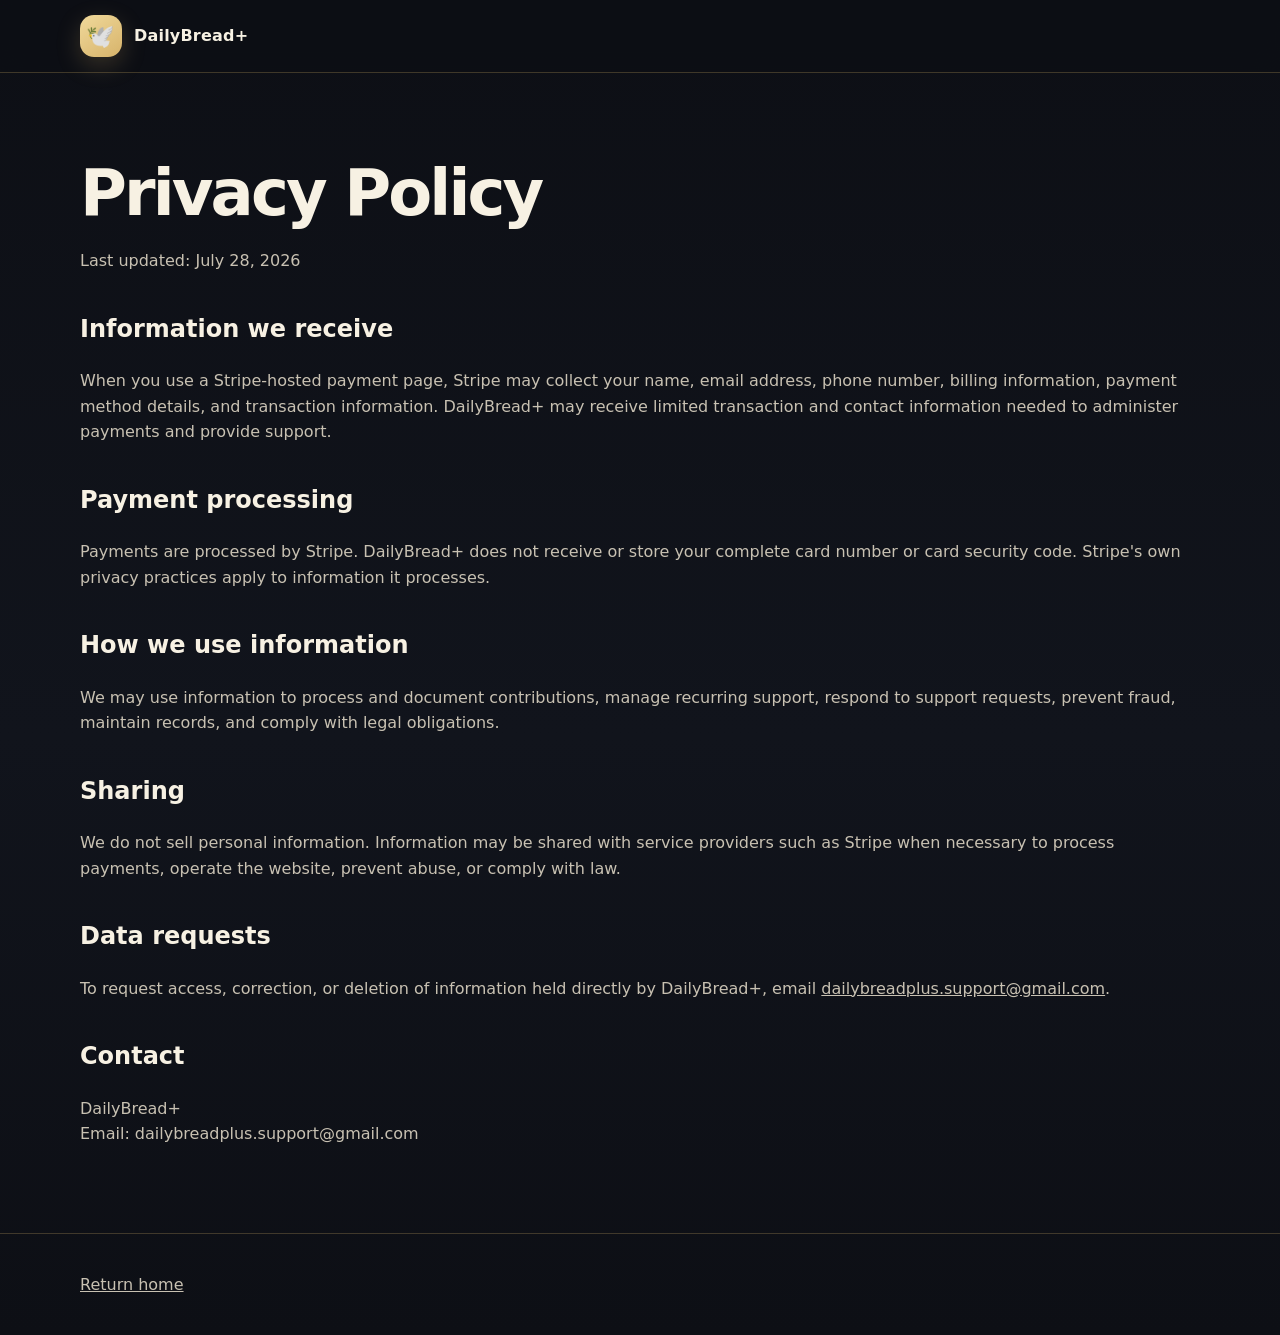
==== privacy.html @ 54a53c78 "new" ====
<!doctype html><html lang="en"><head><meta charset="utf-8"><meta name="viewport" content="width=device-width,initial-scale=1"><title>Privacy Policy | DailyBread+</title><link rel="stylesheet" href="styles.css"></head><body><header class="nav"><div class="container nav-inner"><a class="brand" href="index.html"><span class="brand-mark">🕊️</span><span>DailyBread+</span></a></div></header><main class="legal"><div class="container"><h1>Privacy Policy</h1><p>Last updated: July 28, 2026</p><h2>Information we receive</h2><p>When you use a Stripe-hosted payment page, Stripe may collect your name, email address, phone number, billing information, payment method details, and transaction information. DailyBread+ may receive limited transaction and contact information needed to administer payments and provide support.</p><h2>Payment processing</h2><p>Payments are processed by Stripe. DailyBread+ does not receive or store your complete card number or card security code. Stripe's own privacy practices apply to information it processes.</p><h2>How we use information</h2><p>We may use information to process and document contributions, manage recurring support, respond to support requests, prevent fraud, maintain records, and comply with legal obligations.</p><h2>Sharing</h2><p>We do not sell personal information. Information may be shared with service providers such as Stripe when necessary to process payments, operate the website, prevent abuse, or comply with law.</p><h2>Data requests</h2><p>To request access, correction, or deletion of information held directly by DailyBread+, email <a href="mailto:dailybreadplus.support@gmail.com">dailybreadplus.support@gmail.com</a>.</p><h2>Contact</h2><p>DailyBread+<br>Email: dailybreadplus.support@gmail.com</p></div></main><footer class="footer"><div class="container footer-inner"><a href="index.html">Return home</a></div></footer></body></html>
---- styles.css ----
:root{
  --bg:#0f1117;
  --panel:#171a23;
  --panel2:#202532;
  --text:#f7f1e3;
  --muted:#c8c1b2;
  --gold:#d7b36a;
  --gold2:#f0d99b;
  --line:rgba(215,179,106,.25);
  --danger:#ffb4a2;
  --shadow:0 18px 50px rgba(0,0,0,.28);
}
*{box-sizing:border-box}
html{scroll-behavior:smooth}
body{margin:0;font-family:Inter,ui-sans-serif,system-ui,-apple-system,BlinkMacSystemFont,"Segoe UI",sans-serif;background:linear-gradient(180deg,#0d0f15 0%,#11141c 55%,#0d0f15 100%);color:var(--text);line-height:1.6}
a{color:inherit}
.container{width:min(1120px,calc(100% - 32px));margin:auto}
.nav{position:sticky;top:0;z-index:20;background:rgba(13,15,21,.88);backdrop-filter:blur(14px);border-bottom:1px solid var(--line)}
.nav-inner{display:flex;align-items:center;justify-content:space-between;min-height:72px;gap:20px}
.brand{display:flex;align-items:center;gap:12px;text-decoration:none;font-weight:800;letter-spacing:.2px}
.brand-mark{width:42px;height:42px;border-radius:14px;display:grid;place-items:center;background:linear-gradient(145deg,var(--gold2),var(--gold));color:#3a2d13;font-size:23px;box-shadow:0 8px 24px rgba(215,179,106,.22)}
.nav-links{display:flex;gap:20px;align-items:center}
.nav-links a{text-decoration:none;color:var(--muted);font-size:.95rem}
.nav-links a:hover{color:var(--text)}
.btn{display:inline-flex;align-items:center;justify-content:center;gap:9px;padding:13px 20px;border-radius:14px;text-decoration:none;font-weight:800;border:1px solid transparent;transition:.2s transform,.2s background,.2s border-color}
.btn:hover{transform:translateY(-2px)}
.btn-primary{background:linear-gradient(135deg,var(--gold2),var(--gold));color:#2c230f;box-shadow:0 12px 30px rgba(215,179,106,.2)}
.btn-secondary{background:rgba(255,255,255,.04);border-color:var(--line);color:var(--text)}
.hero{padding:92px 0 74px;position:relative;overflow:hidden}
.hero:before{content:"";position:absolute;inset:-30% auto auto 50%;transform:translateX(-50%);width:760px;height:760px;border-radius:50%;background:radial-gradient(circle,rgba(215,179,106,.15),transparent 65%);pointer-events:none}
.hero-grid{display:grid;grid-template-columns:1.2fr .8fr;gap:48px;align-items:center;position:relative}
.eyebrow{display:inline-flex;align-items:center;gap:8px;color:var(--gold2);font-weight:800;font-size:.92rem;text-transform:uppercase;letter-spacing:.12em}
h1{font-size:clamp(2.6rem,6vw,5.6rem);line-height:1.02;margin:18px 0 22px;letter-spacing:-.045em}
.lead{font-size:clamp(1.06rem,2vw,1.28rem);color:var(--muted);max-width:760px}
.hero-actions{display:flex;flex-wrap:wrap;gap:14px;margin-top:30px}
.hero-card{background:linear-gradient(180deg,rgba(255,255,255,.06),rgba(255,255,255,.03));border:1px solid var(--line);border-radius:28px;padding:30px;box-shadow:var(--shadow)}
.hero-card .big{font-size:3rem;font-weight:900;color:var(--gold2)}
.hero-card p{color:var(--muted);margin-bottom:0}
.section{padding:78px 0}
.section h2{font-size:clamp(2rem,4vw,3.2rem);margin:0 0 14px;letter-spacing:-.03em}
.section-intro{color:var(--muted);max-width:760px;margin-bottom:34px}
.grid-3{display:grid;grid-template-columns:repeat(3,1fr);gap:20px}
.card{background:linear-gradient(180deg,var(--panel),var(--panel2));border:1px solid var(--line);border-radius:22px;padding:26px;box-shadow:var(--shadow)}
.card h3{margin-top:8px;margin-bottom:8px}
.card p{color:var(--muted)}
.icon{font-size:2rem}
.notice{border:1px solid rgba(215,179,106,.4);background:rgba(215,179,106,.08);border-radius:18px;padding:18px 20px;color:#f4e7c5}
.split{display:grid;grid-template-columns:1fr 1fr;gap:24px}
.support-grid{display:grid;grid-template-columns:repeat(4,1fr);gap:18px}
.price-card{position:relative;background:linear-gradient(180deg,#181c26,#11141c);border:1px solid var(--line);border-radius:22px;padding:24px;display:flex;flex-direction:column;min-height:310px}
.price-card.featured{border-color:var(--gold);box-shadow:0 0 0 1px rgba(215,179,106,.15),var(--shadow)}
.badge{position:absolute;top:14px;right:14px;padding:5px 9px;border-radius:999px;background:rgba(215,179,106,.12);color:var(--gold2);font-size:.75rem;font-weight:800}
.price{font-size:2.25rem;font-weight:900;margin:10px 0 0;color:var(--gold2)}
.period{color:var(--muted);font-size:.95rem}
.price-card p{color:var(--muted);flex:1}
.disclosure{font-size:.95rem;color:var(--muted);border-left:3px solid var(--gold);padding-left:16px}
.footer{border-top:1px solid var(--line);padding:38px 0;color:var(--muted)}
.footer-inner{display:flex;justify-content:space-between;gap:24px;flex-wrap:wrap}
.footer-links{display:flex;gap:16px;flex-wrap:wrap}
.legal{padding:70px 0}.legal h1{font-size:clamp(2.2rem,5vw,4rem)}.legal h2{margin-top:36px}.legal p,.legal li{color:var(--muted)}
.small{font-size:.9rem;color:var(--muted)}
@media (max-width:920px){.hero-grid,.split{grid-template-columns:1fr}.support-grid{grid-template-columns:repeat(2,1fr)}.grid-3{grid-template-columns:1fr}.nav-links a:not(.btn){display:none}}
@media (max-width:620px){.support-grid{grid-template-columns:1fr}.hero{padding-top:64px}.hero-actions{flex-direction:column}.btn{width:100%}.nav-inner{min-height:64px}.hero-card{padding:22px}}
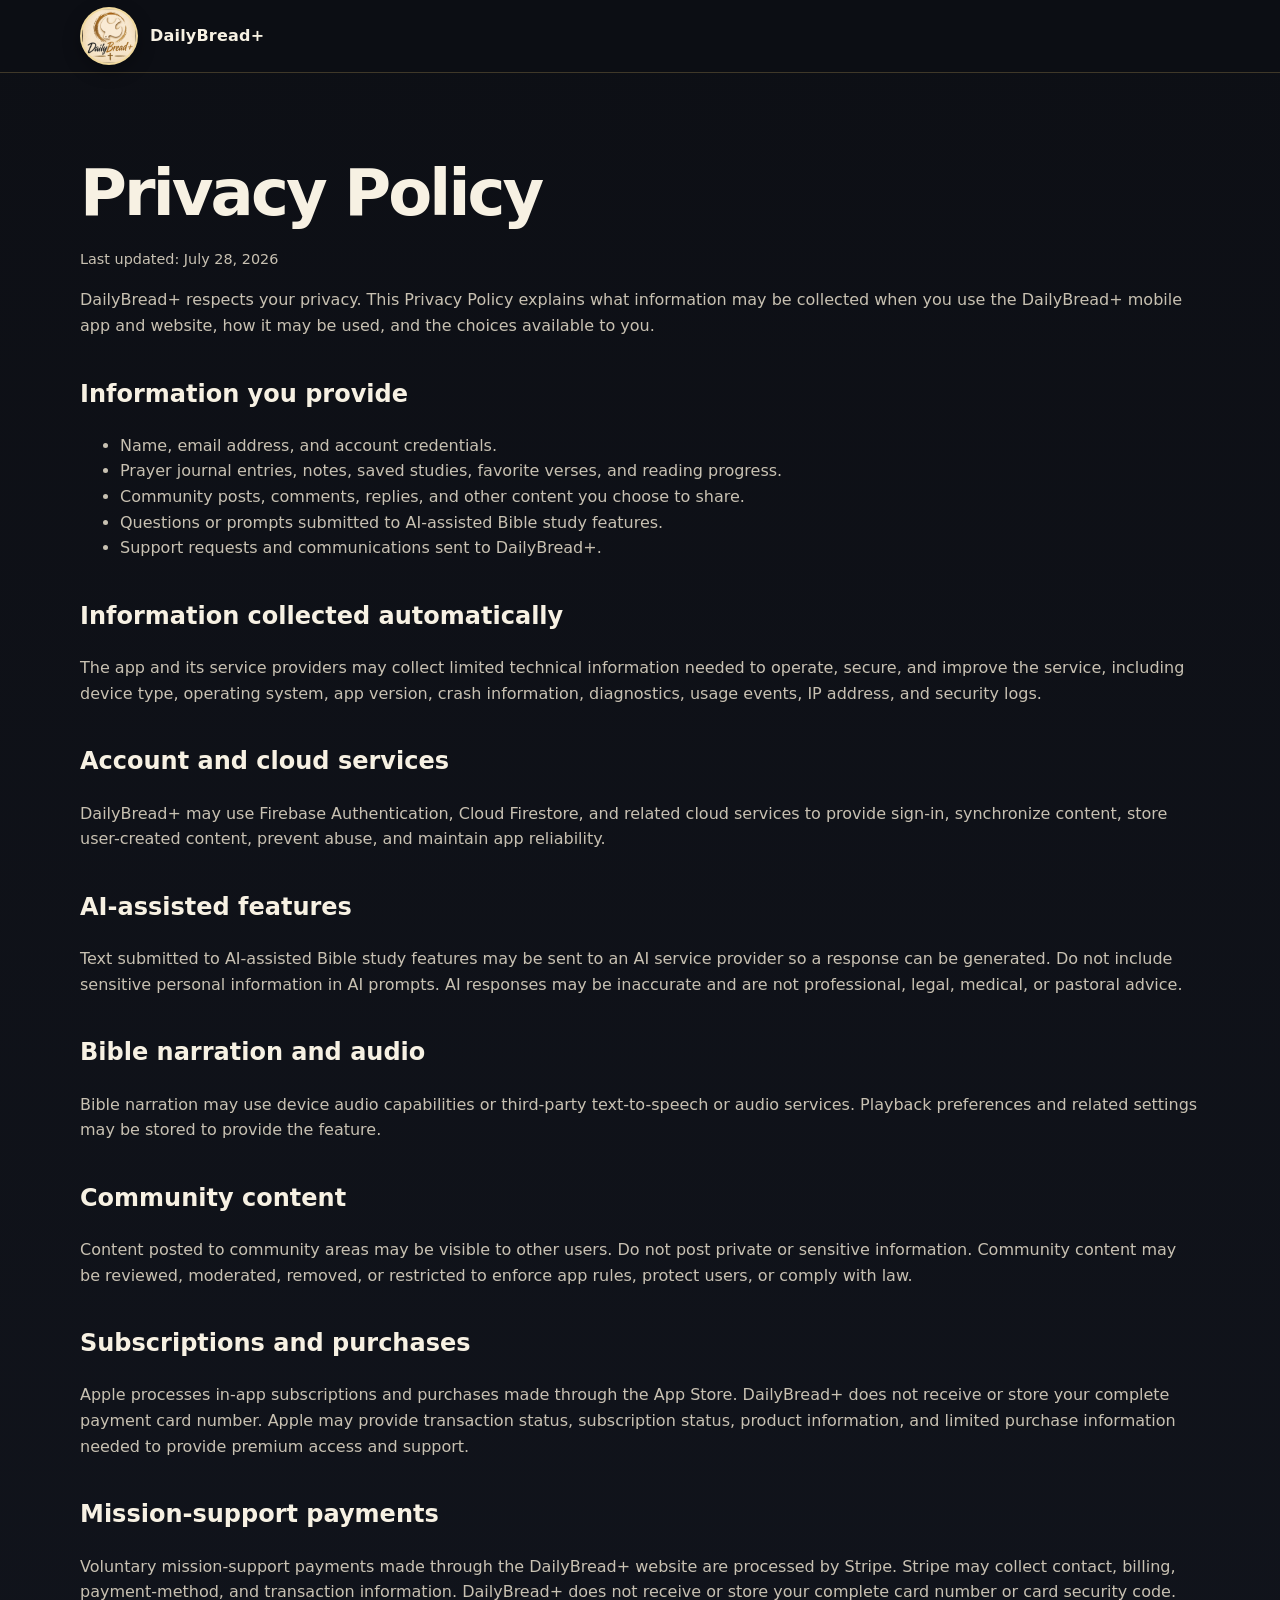
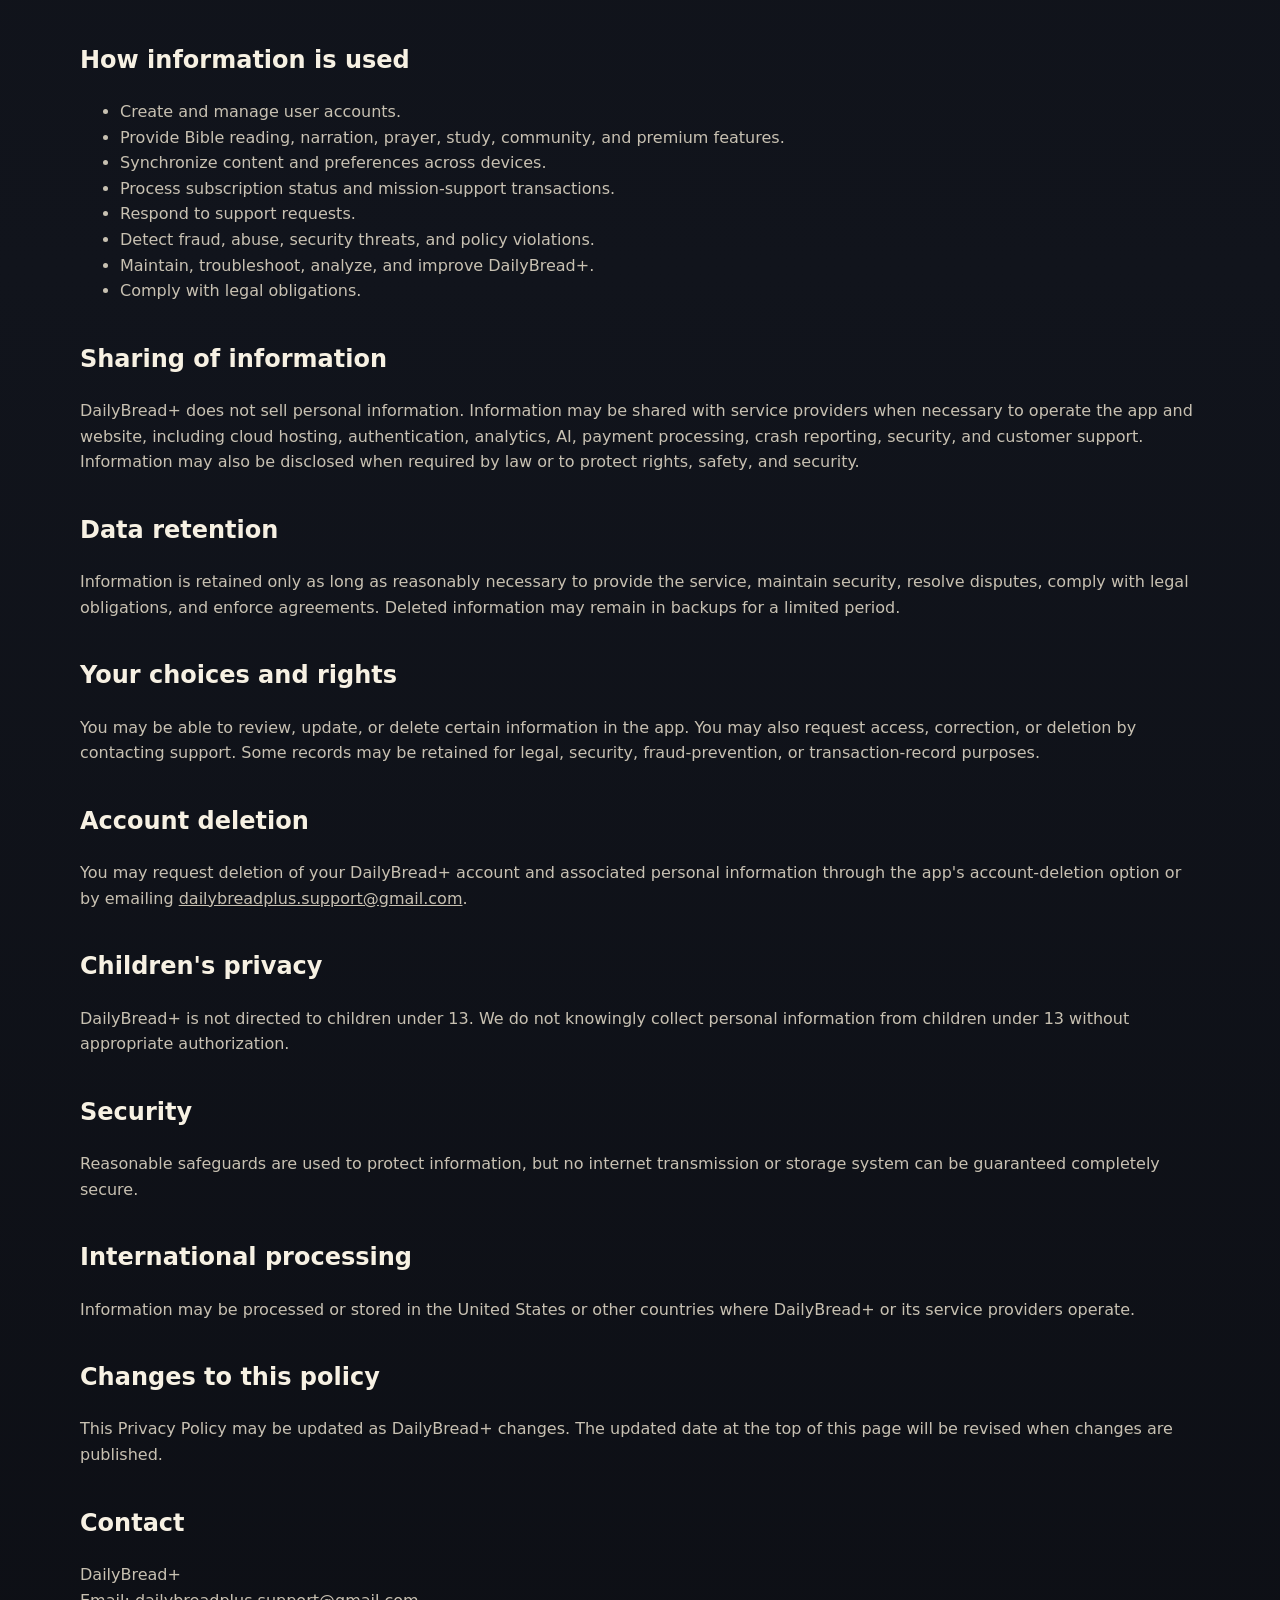
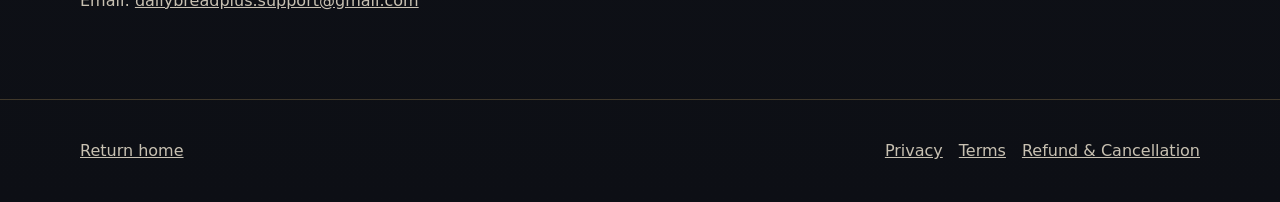
==== commit 2e234d29: "new" ====
--- a/privacy.html
+++ b/privacy.html
@@ -1 +1,109 @@
-<!doctype html><html lang="en"><head><meta charset="utf-8"><meta name="viewport" content="width=device-width,initial-scale=1"><title>Privacy Policy | DailyBread+</title><link rel="stylesheet" href="styles.css"></head><body><header class="nav"><div class="container nav-inner"><a class="brand" href="index.html"><span class="brand-mark">🕊️</span><span>DailyBread+</span></a></div></header><main class="legal"><div class="container"><h1>Privacy Policy</h1><p>Last updated: July 28, 2026</p><h2>Information we receive</h2><p>When you use a Stripe-hosted payment page, Stripe may collect your name, email address, phone number, billing information, payment method details, and transaction information. DailyBread+ may receive limited transaction and contact information needed to administer payments and provide support.</p><h2>Payment processing</h2><p>Payments are processed by Stripe. DailyBread+ does not receive or store your complete card number or card security code. Stripe's own privacy practices apply to information it processes.</p><h2>How we use information</h2><p>We may use information to process and document contributions, manage recurring support, respond to support requests, prevent fraud, maintain records, and comply with legal obligations.</p><h2>Sharing</h2><p>We do not sell personal information. Information may be shared with service providers such as Stripe when necessary to process payments, operate the website, prevent abuse, or comply with law.</p><h2>Data requests</h2><p>To request access, correction, or deletion of information held directly by DailyBread+, email <a href="mailto:dailybreadplus.support@gmail.com">dailybreadplus.support@gmail.com</a>.</p><h2>Contact</h2><p>DailyBread+<br>Email: dailybreadplus.support@gmail.com</p></div></main><footer class="footer"><div class="container footer-inner"><a href="index.html">Return home</a></div></footer></body></html>
+<!doctype html>
+<html lang="en">
+<head>
+  <meta charset="utf-8" />
+  <meta name="viewport" content="width=device-width,initial-scale=1" />
+  <meta name="description" content="DailyBread+ Privacy Policy" />
+  <title>Privacy Policy | DailyBread+</title>
+  <link rel="stylesheet" href="styles.css" />
+</head>
+<body>
+<header class="nav">
+  <div class="container nav-inner">
+    <a class="brand" href="index.html" aria-label="DailyBread+ home">
+      <img class="brand-logo" src="assets/images/dailybread_logo.png" alt="DailyBread+ logo" />
+      <span>DailyBread+</span>
+    </a>
+  </div>
+</header>
+
+<main class="legal">
+<div class="container">
+  <h1>Privacy Policy</h1>
+  <p class="small">Last updated: July 28, 2026</p>
+
+  <p>DailyBread+ respects your privacy. This Privacy Policy explains what information may be collected when you use the DailyBread+ mobile app and website, how it may be used, and the choices available to you.</p>
+
+  <h2>Information you provide</h2>
+  <ul>
+    <li>Name, email address, and account credentials.</li>
+    <li>Prayer journal entries, notes, saved studies, favorite verses, and reading progress.</li>
+    <li>Community posts, comments, replies, and other content you choose to share.</li>
+    <li>Questions or prompts submitted to AI-assisted Bible study features.</li>
+    <li>Support requests and communications sent to DailyBread+.</li>
+  </ul>
+
+  <h2>Information collected automatically</h2>
+  <p>The app and its service providers may collect limited technical information needed to operate, secure, and improve the service, including device type, operating system, app version, crash information, diagnostics, usage events, IP address, and security logs.</p>
+
+  <h2>Account and cloud services</h2>
+  <p>DailyBread+ may use Firebase Authentication, Cloud Firestore, and related cloud services to provide sign-in, synchronize content, store user-created content, prevent abuse, and maintain app reliability.</p>
+
+  <h2>AI-assisted features</h2>
+  <p>Text submitted to AI-assisted Bible study features may be sent to an AI service provider so a response can be generated. Do not include sensitive personal information in AI prompts. AI responses may be inaccurate and are not professional, legal, medical, or pastoral advice.</p>
+
+  <h2>Bible narration and audio</h2>
+  <p>Bible narration may use device audio capabilities or third-party text-to-speech or audio services. Playback preferences and related settings may be stored to provide the feature.</p>
+
+  <h2>Community content</h2>
+  <p>Content posted to community areas may be visible to other users. Do not post private or sensitive information. Community content may be reviewed, moderated, removed, or restricted to enforce app rules, protect users, or comply with law.</p>
+
+  <h2>Subscriptions and purchases</h2>
+  <p>Apple processes in-app subscriptions and purchases made through the App Store. DailyBread+ does not receive or store your complete payment card number. Apple may provide transaction status, subscription status, product information, and limited purchase information needed to provide premium access and support.</p>
+
+  <h2>Mission-support payments</h2>
+  <p>Voluntary mission-support payments made through the DailyBread+ website are processed by Stripe. Stripe may collect contact, billing, payment-method, and transaction information. DailyBread+ does not receive or store your complete card number or card security code.</p>
+
+  <h2>How information is used</h2>
+  <ul>
+    <li>Create and manage user accounts.</li>
+    <li>Provide Bible reading, narration, prayer, study, community, and premium features.</li>
+    <li>Synchronize content and preferences across devices.</li>
+    <li>Process subscription status and mission-support transactions.</li>
+    <li>Respond to support requests.</li>
+    <li>Detect fraud, abuse, security threats, and policy violations.</li>
+    <li>Maintain, troubleshoot, analyze, and improve DailyBread+.</li>
+    <li>Comply with legal obligations.</li>
+  </ul>
+
+  <h2>Sharing of information</h2>
+  <p>DailyBread+ does not sell personal information. Information may be shared with service providers when necessary to operate the app and website, including cloud hosting, authentication, analytics, AI, payment processing, crash reporting, security, and customer support. Information may also be disclosed when required by law or to protect rights, safety, and security.</p>
+
+  <h2>Data retention</h2>
+  <p>Information is retained only as long as reasonably necessary to provide the service, maintain security, resolve disputes, comply with legal obligations, and enforce agreements. Deleted information may remain in backups for a limited period.</p>
+
+  <h2>Your choices and rights</h2>
+  <p>You may be able to review, update, or delete certain information in the app. You may also request access, correction, or deletion by contacting support. Some records may be retained for legal, security, fraud-prevention, or transaction-record purposes.</p>
+
+  <h2>Account deletion</h2>
+  <p>You may request deletion of your DailyBread+ account and associated personal information through the app's account-deletion option or by emailing <a href="mailto:dailybreadplus.support@gmail.com">dailybreadplus.support@gmail.com</a>.</p>
+
+  <h2>Children's privacy</h2>
+  <p>DailyBread+ is not directed to children under 13. We do not knowingly collect personal information from children under 13 without appropriate authorization.</p>
+
+  <h2>Security</h2>
+  <p>Reasonable safeguards are used to protect information, but no internet transmission or storage system can be guaranteed completely secure.</p>
+
+  <h2>International processing</h2>
+  <p>Information may be processed or stored in the United States or other countries where DailyBread+ or its service providers operate.</p>
+
+  <h2>Changes to this policy</h2>
+  <p>This Privacy Policy may be updated as DailyBread+ changes. The updated date at the top of this page will be revised when changes are published.</p>
+
+  <h2>Contact</h2>
+  <p>DailyBread+<br>Email: <a href="mailto:dailybreadplus.support@gmail.com">dailybreadplus.support@gmail.com</a></p>
+</div>
+</main>
+
+<footer class="footer">
+  <div class="container footer-inner">
+    <a href="index.html">Return home</a>
+    <div class="footer-links">
+      <a href="privacy.html">Privacy</a>
+      <a href="terms.html">Terms</a>
+      <a href="refunds.html">Refund &amp; Cancellation</a>
+    </div>
+  </div>
+</footer>
+</body>
+</html>
--- a/styles.css
+++ b/styles.css
@@ -33,6 +33,12 @@
 h1{font-size:clamp(2.6rem,6vw,5.6rem);line-height:1.02;margin:18px 0 22px;letter-spacing:-.045em}
 .lead{font-size:clamp(1.06rem,2vw,1.28rem);color:var(--muted);max-width:760px}
 .hero-actions{display:flex;flex-wrap:wrap;gap:14px;margin-top:30px}
+.scripture-card{margin:30px 0 0;padding:26px 28px;background:linear-gradient(180deg,rgba(255,255,255,.055),rgba(255,255,255,.025));border:1px solid var(--line);border-left:4px solid var(--gold);border-radius:22px;box-shadow:var(--shadow)}
+.scripture-heading{margin-bottom:16px;color:var(--gold2);font-size:.92rem;font-weight:900;letter-spacing:.12em;text-transform:uppercase}
+.scripture-card blockquote{margin:0;padding:0}
+.scripture-card blockquote p{margin:0 0 12px;color:var(--text);font-family:Georgia,"Times New Roman",serif;font-size:1.03rem;line-height:1.72}
+.scripture-card blockquote p:last-child{margin-bottom:14px}
+.scripture-card figcaption{color:var(--gold2);font-weight:800;text-align:right}
 .hero-card{background:linear-gradient(180deg,rgba(255,255,255,.06),rgba(255,255,255,.03));border:1px solid var(--line);border-radius:28px;padding:30px;box-shadow:var(--shadow)}
 .hero-card .big{font-size:3rem;font-weight:900;color:var(--gold2)}
 .hero-card p{color:var(--muted);margin-bottom:0}
@@ -61,3 +67,38 @@
 .small{font-size:.9rem;color:var(--muted)}
 @media (max-width:920px){.hero-grid,.split{grid-template-columns:1fr}.support-grid{grid-template-columns:repeat(2,1fr)}.grid-3{grid-template-columns:1fr}.nav-links a:not(.btn){display:none}}
 @media (max-width:620px){.support-grid{grid-template-columns:1fr}.hero{padding-top:64px}.hero-actions{flex-direction:column}.btn{width:100%}.nav-inner{min-height:64px}.hero-card{padding:22px}}
+
+
+/* DailyBread+ circular header logo */
+.brand-logo {
+  width: 58px;
+  height: 58px;
+  display: block;
+  flex: 0 0 58px;
+  object-fit: contain;
+  object-position: center;
+  border-radius: 50%;
+  background: #f4dfaa;
+  border: 2px solid rgba(240, 217, 155, 0.8);
+  box-shadow: 0 6px 18px rgba(0, 0, 0, 0.32);
+}
+
+@media (max-width: 640px) {
+  .brand {
+    gap: 10px;
+  }
+
+  .brand-logo {
+    width: 50px;
+    height: 50px;
+    flex-basis: 50px;
+  }
+}
+
+/* Keep the top-right navigation Donate button text dark. */
+.nav-links a.btn.btn-primary,
+.nav-links a.btn.btn-primary:hover,
+.nav-links a.btn.btn-primary:focus,
+.nav-links a.btn.btn-primary:visited {
+  color: #1a1408;
+}
